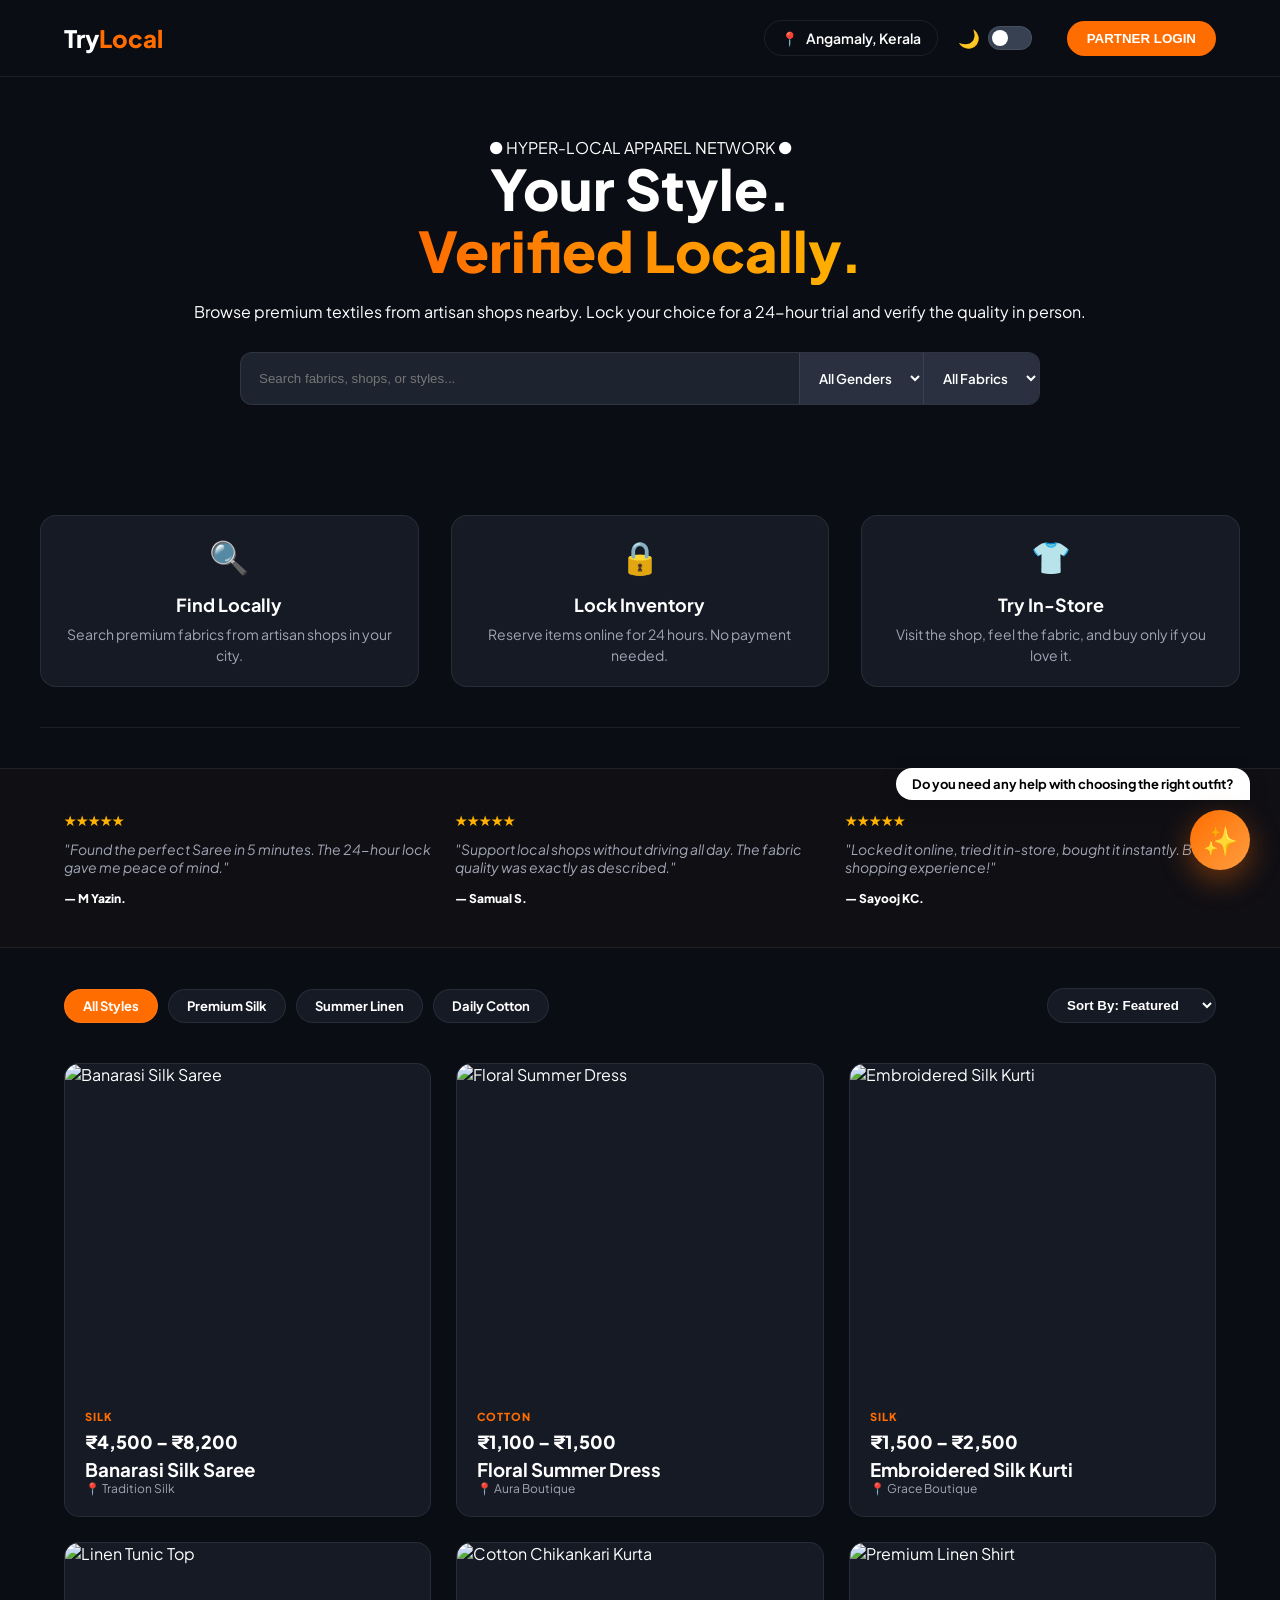
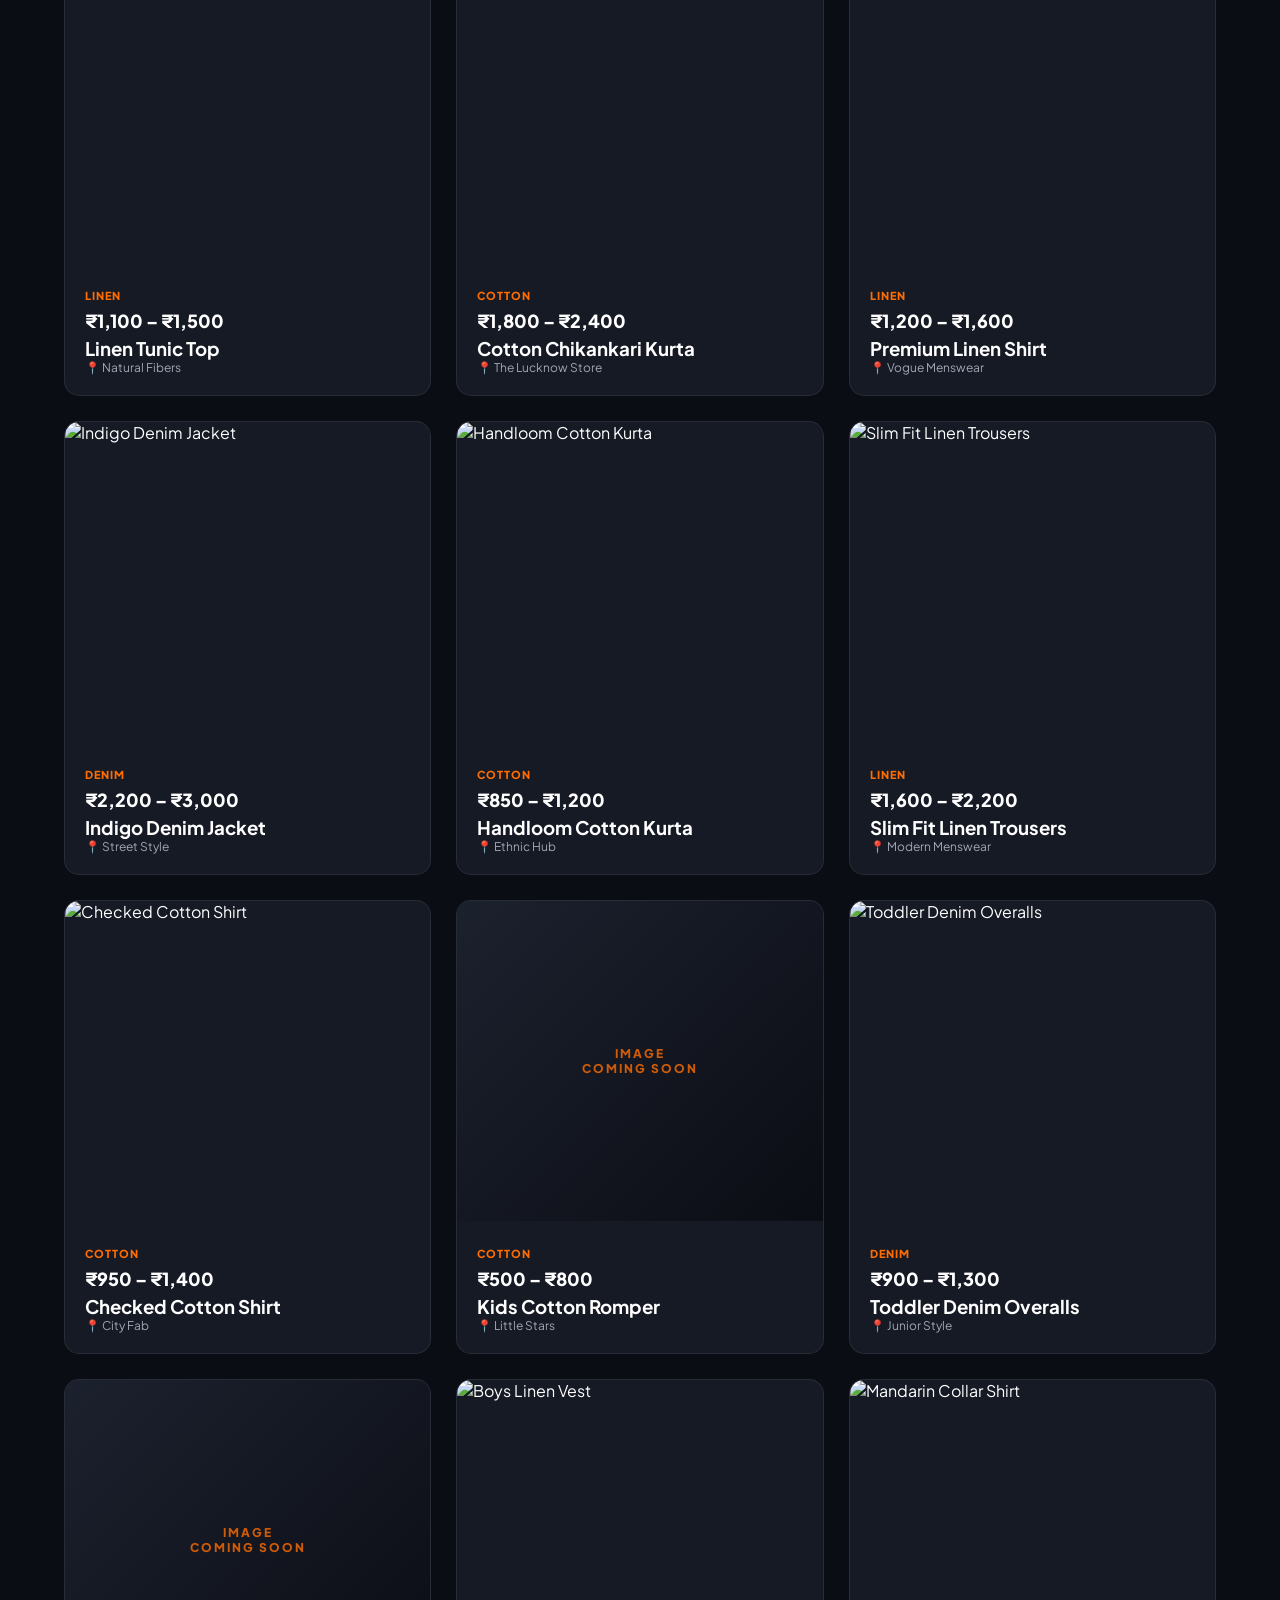
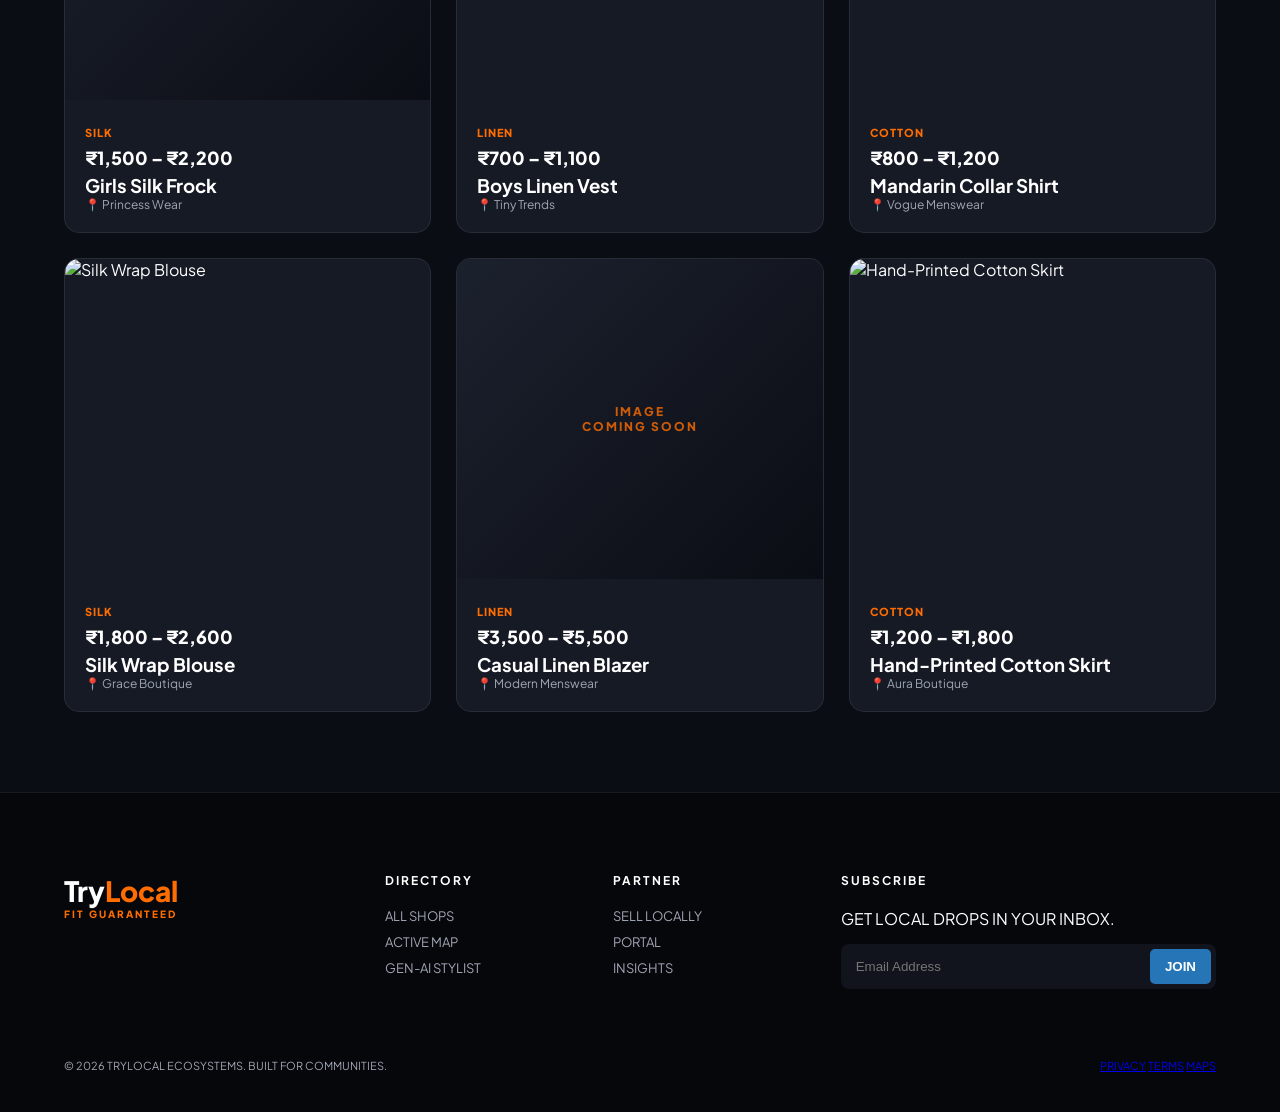
==== index.html @ bfe476f7 "Add files via upload" ====
<!DOCTYPE html>
<html lang="en">

<head>
    <meta charset="UTF-8">
    <meta name="viewport" content="width=device-width, initial-scale=1.0">
    <title>TryLocal | Professional Textile Network</title>
    <link rel="stylesheet" href="style.css">
    <link href="https://fonts.googleapis.com/css2?family=Plus+Jakarta+Sans:wght@400;600;700;800&display=swap"
        rel="stylesheet">
</head>

<body class="dark-theme">


    <header class="main-header">
        <div class="container header-nav">
            <div class="logo" onclick="window.location.reload()">
                <span>Try<span class="orange">Local</span></span>
            </div>
            <nav class="desktop-nav">
                <div class="location-pill">
                    <span class="location-icon">📍</span>
                    <span id="userLocation">Angamaly, Kerala</span>
                </div>
                <div class="theme-switch-wrapper">
                    <span id="theme-icon">🌙</span>
                    <label class="theme-switch">
                        <input type="checkbox" id="themeCheckbox">
                        <div class="slider round"></div>
                    </label>
                </div>
                <button class="join-btn" onclick="openDashboard()">PARTNER LOGIN</button>
            </nav>
        </div>
    </header>


    <section class="hero">
        <div class="container">
            <div class="hero-badge">● HYPER-LOCAL APPAREL NETWORK ●</div>
            <h1>Your Style.<br><span class="gradient-text">Verified Locally.</span></h1>
            <p>Browse premium textiles from artisan shops nearby. Lock your choice for a 24-hour trial and verify the
                quality in person.</p>

            <div class="search-box">
                <input type="text" id="searchInput" placeholder="Search fabrics, shops, or styles...">
                <select id="categoryFilter">
                    <option value="all">All Genders</option>
                    <option value="men">Men</option>
                    <option value="women">Women</option>
                    <option value="kids">Kids</option>
                </select>
                <select id="fabricFilter">
                    <option value="all">All Fabrics</option>
                    <option value="Cotton">Cotton</option>
                    <option value="Silk">Silk</option>
                    <option value="Linen">Linen</option>
                    <option value="Denim">Denim</option>
                </select>
            </div>
        </div>
    </section>

    <div class="container how-it-works">
        <div class="steps-grid">
            <div class="step-card">
                <span class="step-icon">🔍</span>
                <h3 class="step-title">Find Locally</h3>
                <p class="step-desc">Search premium fabrics from artisan shops in your city.</p>
            </div>
            <div class="step-card">
                <span class="step-icon">🔒</span>
                <h3 class="step-title">Lock Inventory</h3>
                <p class="step-desc">Reserve items online for 24 hours. No payment needed.</p>
            </div>
            <div class="step-card">
                <span class="step-icon">👕</span>
                <h3 class="step-title">Try In-Store</h3>
                <p class="step-desc">Visit the shop, feel the fabric, and buy only if you love it.</p>
            </div>
        </div>
    </div>


    <div class="reviews-strip">
        <div class="container reviews-container">
            <div class="review-card">
                <span class="stars">★★★★★</span>
                <p class="review-text">"Found the perfect Saree in 5 minutes. The 24-hour lock gave me peace of mind."
                </p>
                <span class="reviewer">— M Yazin.</span>
            </div>
            <div class="review-card">
                <span class="stars">★★★★★</span>
                <p class="review-text">"Support local shops without driving all day. The fabric quality was exactly as
                    described."</p>
                <span class="reviewer">— Samual S.</span>
            </div>
            <div class="review-card">
                <span class="stars">★★★★★</span>
                <p class="review-text">"Locked it online, tried it in-store, bought it instantly. Best shopping
                    experience!"</p>
                <span class="reviewer">— Sayooj KC.</span>
            </div>
        </div>
    </div>


    <div class="container">
        <div class="filter-controls">
            <div class="quick-tags">
                <span class="tag-chip active" id="chip-all" onclick="setQuickFilter('all')">All Styles</span>
                <span class="tag-chip" id="chip-Silk" onclick="setQuickFilter('Silk')">Premium Silk</span>
                <span class="tag-chip" id="chip-Linen" onclick="setQuickFilter('Linen')">Summer Linen</span>
                <span class="tag-chip" id="chip-Cotton" onclick="setQuickFilter('Cotton')">Daily Cotton</span>
            </div>
            <select id="sortPrice" class="sort-dropdown">
                <option value="none">Sort By: Featured</option>
                <option value="low">Price: Low to High</option>
                <option value="high">Price: High to Low</option>
            </select>
        </div>
    </div>


    <main class="container">
        <div id="productGrid" class="product-grid"></div>
    </main>


    <footer class="site-footer">
        <div class="container footer-grid">
            <div class="footer-brand">
                <div class="footer-logo">
                    <div class="logo-text">
                        <span class="white-text">Try<span class="orange">Local</span></span>
                        <small class="tagline">FIT GUARANTEED</small>
                    </div>
                </div>
            </div>
            <div class="footer-col">
                <h4>DIRECTORY</h4>
                <ul>
                    <li><a href="#" onclick="openShopsModal()">ALL SHOPS</a></li>
                    <li><a href="#">ACTIVE MAP</a></li>
                    <li><a href="#">GEN-AI STYLIST</a></li>
                </ul>
            </div>
            <div class="footer-col">
                <h4>PARTNER</h4>
                <ul>
                    <li><a href="#" onclick="openDashboard()">SELL LOCALLY</a></li>
                    <li><a href="#" onclick="openDashboard()">PORTAL</a></li>
                    <li><a href="#" onclick="openInsightsModal()">INSIGHTS</a></li>
                </ul>
            </div>
            <div class="footer-col subscribe-col">
                <h4>SUBSCRIBE</h4>
                <p>GET LOCAL DROPS IN YOUR INBOX.</p>
                <div class="subscribe-box">
                    <input type="email" placeholder="Email Address">
                    <button class="join-submit">JOIN</button>
                </div>
            </div>
        </div>
        <div class="container footer-bottom">
            <p>© 2026 TRYLOCAL ECOSYSTEMS. BUILT FOR COMMUNITIES.</p>
            <div class="footer-legal">
                <a href="#">PRIVACY</a> <a href="#">TERMS</a> <a href="#">MAPS</a>
            </div>
        </div>
    </footer>


    <div id="dashboardModal" class="modal hidden">
        <div class="modal-content dashboard-content">
            <span class="close-modal" onclick="closeDashboard()">×</span>
            <h2>Tradition Silk House</h2>

            <div class="stats-grid">
                <!-- Injected via JS -->
            </div>

            <div class="recent-section">
                <div class="section-title">
                    <span>LATEST LOCKS (LIVE)</span>
                    <span style="color:var(--primary-orange); cursor:pointer;">View All</span>
                </div>
                <div class="activity-list">
                    <!-- Injected via JS -->
                </div>
            </div>

            <button class="btn-main" style="margin-top: 20px;">+ Add New Inventory Item</button>
        </div>
    </div>


    <!-- SHOPS LIST MODAL -->
    <div id="shopsModal" class="modal hidden">
        <div class="modal-content shops-content">
            <span class="close-modal-left" onclick="closeShopsModal()">×</span>
            <h2>Partner Shops</h2>
            <div id="shopsList" class="shops-list">
                <!-- Injected via JS -->
            </div>
        </div>
    </div>

    <!-- INSIGHTS MODAL -->
    <div id="insightsModal" class="modal hidden">
        <div class="modal-content shops-content"> <!-- Reusing shops-content for generic sizing -->
            <span class="close-modal-left" onclick="closeInsightsModal()">×</span>
            <h2>Local Market Insights</h2>
            <div class="insight-grid">

                <div class="insight-card">
                    <h3>Trending Fabrics (This Week)</h3>
                    <div class="trend-item">
                        <div class="trend-label"><span>Linen</span> <span>+40%</span></div>
                        <div class="trend-bar-bg">
                            <div class="trend-bar-fill" style="width: 85%"></div>
                        </div>
                    </div>
                    <div class="trend-item">
                        <div class="trend-label"><span>Raw Silk</span> <span>+15%</span></div>
                        <div class="trend-bar-bg">
                            <div class="trend-bar-fill" style="width: 55%"></div>
                        </div>
                    </div>
                </div>

                <div class="insight-card">
                    <h3>Price Watch (Avg.)</h3>
                    <div class="insight-stat-row">
                        <span>Cotton Shirt</span>
                        <div style="text-align:right">
                            <b>₹950</b> <br> <span class="trend-down">▼ 5%</span>
                        </div>
                    </div>
                    <div class="insight-stat-row">
                        <span>Silk Saree</span>
                        <div style="text-align:right">
                            <b>₹6,200</b> <br> <span class="trend-up">▲ 12%</span>
                        </div>
                    </div>
                </div>

            </div>
        </div>
    </div>

    <!-- AI STYLIST WIDGET -->
    <div class="ai-fab-container">
        <div class="ai-tooltip">Do you need any help with choosing the right outfit?</div>
        <div class="ai-fab" onclick="toggleChat()">✨</div>
    </div>

    <div id="chatWindow" class="chat-window hidden">
        <div class="chat-header">
            <h3>Quick Filter</h3>
            <span style="cursor:pointer" onclick="toggleChat()">×</span>
        </div>
        <div id="chatBody" class="chat-messages">
            <div class="message bot-msg">
                Hi! I'm your local fashion expert. Tell me what you're looking for! <br><br>
                Try asking: <br>
                <i>"Outfit for a wedding"</i> or <br>
                <i>"Summer linen clothes"</i>
            </div>
        </div>
        <div class="chat-options-area">
            <div class="chat-options-grid">
                <div class="chat-option-btn" onclick="handleOptionClick('Wedding')">💍 Wedding</div>
                <div class="chat-option-btn" onclick="handleOptionClick('Summer')">☀️ Summer</div>
                <div class="chat-option-btn" onclick="handleOptionClick('Office')">💼 Office</div>
                <div class="chat-option-btn" onclick="handleOptionClick('Kids')">👶 Kids</div>
            </div>
        </div>
    </div>

    <script src="script.js"></script>
</body>

</html>
---- style.css ----
:root {
    --primary-orange: #ff6d00;
    --bg: #0b0d14;
    --card: #161a25;
    --text: #ffffff;
    --text-dim: #a0a6b5;
    --border: rgba(255, 255, 255, 0.08);
}


.light-theme {
    --bg: #f8fafc;
    --card: #ffffff;
    --text: #0f172a;
    --text-dim: #64748b;
    --border: rgba(0, 0, 0, 0.1);
}


* {
    box-sizing: border-box;
    margin: 0;
    padding: 0;
}

body {
    font-family: 'Plus Jakarta Sans', sans-serif;
    background: var(--bg);
    color: var(--text);
    transition: 0.3s;
}

.container {
    max-width: 1200px;
    margin: 0 auto;
    padding: 0 24px;
}

.orange {
    color: var(--primary-orange);
}


/* HEADER */
.main-header {
    padding: 20px 0;
    border-bottom: 1px solid var(--border);
    position: sticky;
    top: 0;
    background: var(--bg);
    z-index: 100;
}

.header-nav {
    display: flex;
    justify-content: space-between;
    align-items: center;
}

.logo {
    font-size: 24px;
    font-weight: 800;
    cursor: pointer;
}

.desktop-nav {
    display: flex;
    align-items: center;
    gap: 20px;
}

.join-btn {
    background: var(--primary-orange);
    color: white;
    border: none;
    padding: 10px 20px;
    border-radius: 50px;
    cursor: pointer;
    font-weight: 700;
}


/* THEME SWITCH */
.theme-switch-wrapper {
    display: flex;
    align-items: center;
    margin-right: 15px;
}

.theme-switch {
    display: inline-block;
    height: 24px;
    position: relative;
    width: 44px;
    margin-bottom: 0px;
}

/* Compact size */
.theme-switch input {
    display: none;
}

.slider {
    background-color: #374151;
    bottom: 0;
    cursor: pointer;
    left: 0;
    position: absolute;
    right: 0;
    top: 0;
    transition: .4s;
    border: 1px solid var(--border);
}

.slider:hover {
    border-color: var(--primary-orange);
    box-shadow: 0 0 8px rgba(255, 109, 0, 0.3);
}

.slider:before {
    background-color: #fff;
    bottom: 3px;
    content: "";
    height: 16px;
    left: 3px;
    position: absolute;
    transition: .4s;
    width: 16px;
}

input:checked+.slider {
    background-color: var(--primary-orange);
}

input:checked+.slider:before {
    transform: translateX(20px);
}

.slider.round {
    border-radius: 34px;
}

.slider.round:before {
    border-radius: 50%;
}

#theme-icon {
    margin-right: 8px;
    font-size: 1.1rem;
}


/* HERO & SEARCH */
.hero {
    padding: 60px 0 40px;
    text-align: center;
}

h1 {
    font-size: 3.5rem;
    font-weight: 800;
    line-height: 1.1;
    margin-bottom: 20px;
}

.gradient-text {
    background: linear-gradient(90deg, #ff6d00, #ffb300);
    -webkit-background-clip: text;
    background-clip: text;
    -webkit-text-fill-color: transparent;
}

.search-box {
    background: #1e2330;
    border: 1px solid var(--border);
    border-radius: 12px;
    display: flex;
    max-width: 800px;
    margin: 30px auto;
    overflow: hidden;
}

.search-box input {
    flex: 1;
    padding: 18px;
    background: transparent;
    border: none;
    color: white;
    outline: none;
}


/* DROPDOWN FIX */
.search-box select {
    background: #2a303f;
    color: white;
    border: none;
    border-left: 1px solid var(--border);
    padding: 0 15px;
    cursor: pointer;
    font-family: inherit;
    font-weight: 600;
}

.search-box select option {
    background: #1e2330;
    color: white;
}


/* REVIEWS */
.reviews-strip {
    padding: 40px 0;
    border-top: 1px solid var(--border);
    border-bottom: 1px solid var(--border);
    margin-bottom: 40px;
    background: rgba(255, 109, 0, 0.02);
}

.reviews-container {
    display: flex;
    justify-content: space-between;
    gap: 20px;
    flex-wrap: wrap;
}

.review-card {
    flex: 1;
    min-width: 250px;
}

.stars {
    color: #ffb300;
    font-size: 14px;
}

.review-text {
    font-size: 14px;
    color: var(--text-dim);
    font-style: italic;
    margin: 10px 0;
}

.reviewer {
    font-weight: 800;
    font-size: 12px;
    color: var(--text);
}


/* CONTROLS (Chips & Sort) */
.filter-controls {
    display: flex;
    justify-content: space-between;
    align-items: center;
    margin-bottom: 40px;
    flex-wrap: wrap;
    gap: 20px;
}

.quick-tags {
    display: flex;
    gap: 10px;
    flex-wrap: wrap;
}

.tag-chip {
    padding: 8px 18px;
    background: var(--card);
    border: 1px solid var(--border);
    border-radius: 50px;
    font-size: 13px;
    font-weight: 700;
    cursor: pointer;
    transition: 0.2s;
}

.tag-chip.active {
    background: var(--primary-orange);
    color: white;
}

.sort-dropdown {
    padding: 8px 15px;
    border-radius: 50px;
    background: var(--card);
    color: var(--text);
    border: 1px solid var(--border);
    font-weight: 700;
    outline: none;
    cursor: pointer;
}


/* GRID & CARDS */
.product-grid {
    display: grid;
    grid-template-columns: repeat(auto-fill, minmax(280px, 1fr));
    gap: 25px;
}

.card {
    background: var(--card);
    border-radius: 15px;
    border: 1px solid var(--border);
    overflow: hidden;
    transition: 0.3s;
    cursor: pointer;
}

.card:hover {
    transform: translateY(-5px);
    border-color: var(--primary-orange);
}

.card-img {
    width: 100%;
    height: 320px;
    object-fit: cover;
    display: block;
}


/* THE "COMING SOON" PLACEHOLDER */
.coming-soon-placeholder {
    width: 100%;
    height: 320px;
    background: linear-gradient(135deg, #1c212e 0%, #0b0d14 100%);
    display: flex;
    align-items: center;
    justify-content: center;
    text-align: center;
}

.coming-soon-placeholder span {
    color: var(--primary-orange);
    font-weight: 800;
    text-transform: uppercase;
    font-size: 12px;
    letter-spacing: 2px;
    opacity: 0.8;
}


.card-info {
    padding: 20px;
}

.fabric-tag {
    color: var(--primary-orange);
    font-size: 11px;
    font-weight: 800;
    text-transform: uppercase;
    letter-spacing: 1px;
}

.card-price {
    display: block;
    font-weight: 800;
    font-size: 18px;
    margin: 5px 0;
}


/* MODALS */
.modal {
    position: fixed;
    top: 0;
    left: 0;
    width: 100%;
    height: 100%;
    background: rgba(0, 0, 0, 0.9);
    display: flex;
    align-items: center;
    justify-content: center;
    z-index: 1000;
    padding: 20px;
}

.modal-content {
    background: var(--card);
    border-radius: 20px;
    width: 95%;
    max-width: 800px;
    display: flex;
    overflow: hidden;
    position: relative;
}

.modal-left {
    flex: 1;
    background: #000;
}

.modal-left img {
    width: 100%;
    height: 100%;
    object-fit: cover;
}

.modal-right {
    flex: 1;
    padding: 40px;
    display: flex;
    flex-direction: column;
    justify-content: center;
}

.btn-main {
    background: var(--primary-orange);
    color: white;
    border: none;
    padding: 15px;
    border-radius: 8px;
    font-weight: 800;
    cursor: pointer;
    margin-top: 10px;
    width: 100%;
}

.btn-whatsapp {
    background: #25d366;
    color: white;
    text-decoration: none;
    padding: 15px;
    border-radius: 8px;
    font-weight: 800;
    text-align: center;
    margin-top: 10px;
    display: block;
}

.btn-locate {
    background: transparent;
    color: var(--text);
    border: 2px solid var(--border);
    padding: 15px;
    border-radius: 8px;
    font-weight: 800;
    text-align: center;
    margin-top: 10px;
    text-decoration: none;
    display: block;
    transition: 0.3s;
}

.btn-locate:hover {
    border-color: var(--primary-orange);
    color: var(--primary-orange);
}

.close-modal {
    position: absolute;
    top: 20px;
    right: 20px;
    font-size: 30px;
    cursor: pointer;
    color: white;
    z-index: 10;
}


/* FOOTER */
.site-footer {
    background: #05070a;
    padding: 80px 0 40px;
    border-top: 1px solid var(--border);
    margin-top: 80px;
}

.footer-grid {
    display: grid;
    grid-template-columns: 1.5fr 1fr 1fr 2fr;
    gap: 40px;
    padding-bottom: 40px;
}

.white-text {
    font-size: 28px;
    font-weight: 800;
    color: #fff;
}

.tagline {
    color: var(--primary-orange);
    font-size: 10px;
    font-weight: 800;
    letter-spacing: 2px;
    display: block;
}

.footer-col h4 {
    font-size: 12px;
    color: #fff;
    margin-bottom: 20px;
    letter-spacing: 2px;
}

.footer-col ul {
    list-style: none;
}

.footer-col a {
    color: var(--text-dim);
    text-decoration: none;
    font-size: 13px;
    display: block;
    margin-bottom: 10px;
}

.subscribe-box {
    display: flex;
    background: #11141d;
    border-radius: 8px;
    padding: 5px;
    margin-top: 15px;
}

.subscribe-box input {
    background: transparent;
    border: none;
    color: #fff;
    padding: 10px;
    flex: 1;
    outline: none;
}

.join-submit {
    background: #2575b7;
    color: white;
    border: none;
    padding: 0 15px;
    border-radius: 5px;
    font-weight: 800;
    cursor: pointer;
}

.footer-bottom {
    padding-top: 30px;
    display: flex;
    justify-content: space-between;
    font-size: 11px;
    color: var(--text-dim);
}


.hidden {
    display: none;
}


@media (max-width: 768px) {
    .modal-content {
        flex-direction: column;
    }

    h1 {
        font-size: 2.5rem;
    }

    .footer-grid {
        grid-template-columns: 1fr;
    }
}

/* --- LOCATION PILL --- */
.location-pill {
    display: flex;
    align-items: center;
    gap: 8px;
    background: var(--surface);
    padding: 8px 16px;
    border-radius: 50px;
    border: 1px solid var(--border);
    margin-right: auto;
    margin-left: 24px;
    font-size: 14px;
    font-weight: 600;
    cursor: pointer;
    transition: all 0.2s ease;
}

.location-pill:hover {
    border-color: var(--primary-orange);
    color: var(--primary-orange);
    transform: translateY(-1px);
}

.location-icon {
    color: var(--primary-orange);
}

/* --- HOW IT WORKS SECTION --- */
.how-it-works {
    padding: 40px 0;
    border-bottom: 1px solid var(--border);
    margin-bottom: 40px;
}

.steps-grid {
    display: grid;
    grid-template-columns: repeat(3, 1fr);
    gap: 32px;
    text-align: center;
}

.step-card {
    padding: 20px;
    background: var(--card);
    /* Fixed variable name from surface-card to card */
    border-radius: 16px;
    border: 1px solid var(--border);
    transition: transform 0.2s;
}

.step-card:hover {
    transform: translateY(-4px);
    border-color: var(--primary-orange);
}

.step-icon {
    font-size: 32px;
    margin-bottom: 16px;
    display: block;
}

.step-title {
    font-size: 18px;
    font-weight: 700;
    margin-bottom: 8px;
    color: var(--text);
    /* Fixed variable name */
}

.step-desc {
    font-size: 14px;
    color: var(--text-dim);
    line-height: 1.5;
}

@media (max-width: 768px) {
    .steps-grid {
        grid-template-columns: 1fr;
    }

    .location-pill {
        display: none;
    }
}

/* --- DASHBOARD STYLES --- */
.dashboard-content {
    max-width: 600px;
    flex-direction: column;
    padding: 30px;
}

.stats-grid {
    display: grid;
    grid-template-columns: repeat(3, 1fr);
    gap: 15px;
    margin: 20px 0;
}

.stat-card {
    background: var(--bg);
    padding: 15px;
    border-radius: 12px;
    border: 1px solid var(--border);
    text-align: center;
}

.stat-card h3 {
    font-size: 24px;
    color: var(--primary-orange);
    margin-bottom: 5px;
}

.stat-card p {
    font-size: 12px;
    color: var(--text-dim);
    text-transform: uppercase;
    font-weight: 700;
}

.recent-section {
    margin-top: 20px;
    text-align: left;
}

.section-title {
    font-size: 14px;
    font-weight: 700;
    margin-bottom: 15px;
    color: var(--text);
    display: flex;
    justify-content: space-between;
    align-items: center;
}

.activity-list {
    max-height: 200px;
    overflow-y: auto;
    display: flex;
    flex-direction: column;
    gap: 10px;
}

.activity-item {
    display: flex;
    align-items: center;
    gap: 12px;
    padding: 12px;
    background: var(--bg);
    border-radius: 8px;
    border: 1px solid var(--border);
}

.activity-icon {
    background: rgba(255, 109, 0, 0.1);
    color: var(--primary-orange);
    width: 32px;
    height: 32px;
    border-radius: 50%;
    display: flex;
    align-items: center;
    justify-content: center;
    font-size: 14px;
}

.activity-details {
    flex: 1;
}

.activity-text {
    font-size: 13px;
    color: var(--text);
    margin-bottom: 2px;
}

.activity-time {
    font-size: 11px;
    color: var(--text-dim);
}

.status-badge {
    font-size: 10px;
    padding: 4px 8px;
    border-radius: 4px;
    background: #25d36620;
    color: #25d366;
    font-weight: 700;
}

/* --- AI STYLIST --- */
.ai-fab-container {
    position: fixed;
    bottom: 30px;
    right: 30px;
    z-index: 2000;
    display: flex;
    flex-direction: column;
    align-items: flex-end;
    transition: transform 0.4s cubic-bezier(0.4, 0, 0.2, 1), opacity 0.4s;
}

.ai-fab-container.scroll-hidden {
    transform: translateY(100px);
    opacity: 0;
    pointer-events: none;
}

.ai-tooltip {
    background: white;
    color: black;
    padding: 8px 16px;
    border-radius: 20px 20px 0 20px;
    font-size: 13px;
    font-weight: 700;
    margin-bottom: 10px;
    box-shadow: 0 5px 20px rgba(0, 0, 0, 0.2);
    animation: fadeUp 0.5s ease 1s backwards;
}

.ai-fab {
    width: 60px;
    height: 60px;
    background: linear-gradient(135deg, #ff6d00, #ff9e40);
    border-radius: 50%;
    display: flex;
    align-items: center;
    justify-content: center;
    font-size: 28px;
    color: white;
    cursor: pointer;
    box-shadow: 0 10px 30px rgba(255, 109, 0, 0.4);
    transition: transform 0.3s cubic-bezier(0.175, 0.885, 0.32, 1.275);
}

.ai-fab:hover {
    transform: scale(1.1);
}

/* Chat Window */
.chat-window {
    position: fixed;
    bottom: 100px;
    right: 30px;
    width: 350px;
    height: 500px;
    background: var(--card);
    border: 1px solid var(--border);
    border-radius: 20px;
    box-shadow: 0 20px 50px rgba(0, 0, 0, 0.3);
    z-index: 2000;
    display: flex;
    flex-direction: column;
    overflow: hidden;
    transform-origin: bottom right;
    transition: 0.3s cubic-bezier(0.4, 0, 0.2, 1);
}

.chat-window.hidden {
    opacity: 0;
    transform: scale(0.9) translateY(20px);
    pointer-events: none;
}

.chat-header {
    background: linear-gradient(90deg, #ff6d00, #ff9e40);
    padding: 20px;
    color: white;
    display: flex;
    justify-content: space-between;
    align-items: center;
}

.chat-header h3 {
    font-size: 16px;
    margin: 0;
    font-weight: 800;
}

.chat-messages {
    flex: 1;
    padding: 20px;
    overflow-y: auto;
    display: flex;
    flex-direction: column;
    gap: 15px;
}

.message {
    max-width: 80%;
    padding: 12px 16px;
    border-radius: 12px;
    font-size: 13px;
    line-height: 1.5;
}

.bot-msg {
    background: var(--bg);
    border: 1px solid var(--border);
    color: var(--text);
    align-self: flex-start;
    border-top-left-radius: 2px;
}

.user-msg {
    background: var(--primary-orange);
    color: white;
    align-self: flex-end;
    border-bottom-right-radius: 2px;
}

.chat-input-area {
    padding: 15px;
    border-top: 1px solid var(--border);
    display: flex;
    gap: 10px;
}

.chat-input-area input {
    flex: 1;
    background: var(--bg);
    border: 1px solid var(--border);
    padding: 12px;
    border-radius: 50px;
    color: var(--text);
    outline: none;
}

.chat-send {
    background: var(--text);
    color: var(--bg);
    border: none;
    width: 40px;
    height: 40px;
    border-radius: 50%;
    cursor: pointer;
    font-weight: 800;
}

/* Chat Product Card */
.chat-product {
    background: var(--bg);
    border: 1px solid var(--border);
    border-radius: 10px;
    padding: 10px;
    margin-top: 10px;
    cursor: pointer;
}

.chat-product img {
    width: 100%;
    height: 120px;
    object-fit: cover;
    border-radius: 8px;
    margin-bottom: 8px;
}

.chat-product h4 {
    font-size: 12px;
    margin: 0 0 5px 0;
}

.chat-product span {
    color: var(--primary-orange);
    font-weight: 800;
    font-size: 12px;
}

@keyframes fadeUp {
    from {
        opacity: 0;
        transform: translateY(10px);
    }

    to {
        opacity: 1;
        transform: translateY(0);
    }
}

/* --- SHOPS MODAL --- */
.shops-content {
    max-width: 500px;
    flex-direction: column;
    padding: 30px;
}

.close-modal-left {
    position: absolute;
    top: 20px;
    right: 20px;
    /* Moved to right */
    font-size: 30px;
    cursor: pointer;
    color: white;
    z-index: 10;
    line-height: 1;
}

.shops-list {
    margin-top: 20px;
    max-height: 400px;
    overflow-y: auto;
    display: flex;
    flex-direction: column;
    gap: 15px;
}

.shop-item {
    background: var(--bg);
    border: 1px solid var(--border);
    border-radius: 12px;
    padding: 15px;
    display: flex;
    align-items: center;
    gap: 15px;
    transition: 0.2s;
}

.shop-item:hover {
    border-color: var(--primary-orange);
    transform: translateX(5px);
}

.shop-icon {
    width: 40px;
    height: 40px;
    background: rgba(255, 109, 0, 0.1);
    color: var(--primary-orange);
    border-radius: 50%;
    display: flex;
    align-items: center;
    justify-content: center;
    font-size: 18px;
}

.shop-details h4 {
    color: var(--text);
    font-size: 14px;
    margin-bottom: 4px;
}

.shop-details p {
    color: var(--text-dim);
    font-size: 12px;
}

.shop-phone {
    font-weight: 700;
    color: var(--primary-orange);
    font-size: 11px;
    margin-top: 4px;
    display: block;
    text-decoration: none;
}

/* --- INSIGHTS MODAL --- */
.insight-grid {
    display: grid;
    gap: 20px;
    margin-top: 20px;
}

.insight-card {
    background: var(--bg);
    border: 1px solid var(--border);
    border-radius: 12px;
    padding: 20px;
}

.insight-card h3 {
    font-size: 14px;
    color: var(--text-dim);
    margin-bottom: 15px;
    text-transform: uppercase;
    letter-spacing: 1px;
}

/* Trend Bars */
.trend-item {
    margin-bottom: 12px;
}

.trend-label {
    display: flex;
    justify-content: space-between;
    font-size: 13px;
    margin-bottom: 6px;
    font-weight: 600;
}

.trend-bar-bg {
    height: 6px;
    background: rgba(255, 255, 255, 0.1);
    border-radius: 10px;
    overflow: hidden;
}

.trend-bar-fill {
    height: 100%;
    background: var(--primary-orange);
    border-radius: 10px;
}

/* Stat Row */
.insight-stat-row {
    display: flex;
    justify-content: space-between;
    align-items: center;
    padding: 10px 0;
    border-bottom: 1px solid var(--border);
}

.insight-stat-row:last-child {
    border-bottom: none;
}

.trend-up {
    color: #25d366;
    font-size: 12px;
    font-weight: 700;
}

.trend-down {
    color: #fe4646;
    font-size: 12px;
    font-weight: 700;
}

/* --- CHAT SELECTION UI --- */
.chat-options-area {
    padding: 15px;
    border-top: 1px solid var(--border);
    background: var(--card);
}

.chat-options-grid {
    display: grid;
    grid-template-columns: 1fr 1fr;
    gap: 10px;
}

.chat-option-btn {
    background: var(--bg);
    border: 1px solid var(--border);
    color: var(--text);
    padding: 12px;
    border-radius: 8px;
    cursor: pointer;
    font-size: 12px;
    font-weight: 600;
    text-align: center;
    transition: 0.2s;
}

.chat-option-btn:hover {
    background: rgba(255, 109, 0, 0.1);
    border-color: var(--primary-orange);
    color: var(--primary-orange);
}

.restart-btn {
    width: 100%;
    margin-top: 10px;
    background: var(--bg);
    border: 1px solid var(--border);
    color: var(--text-dim);
    padding: 8px;
    border-radius: 5px;
    cursor: pointer;
    font-size: 11px;
}

.restart-btn:hover {
    color: var(--text);
    border-color: var(--text);
}
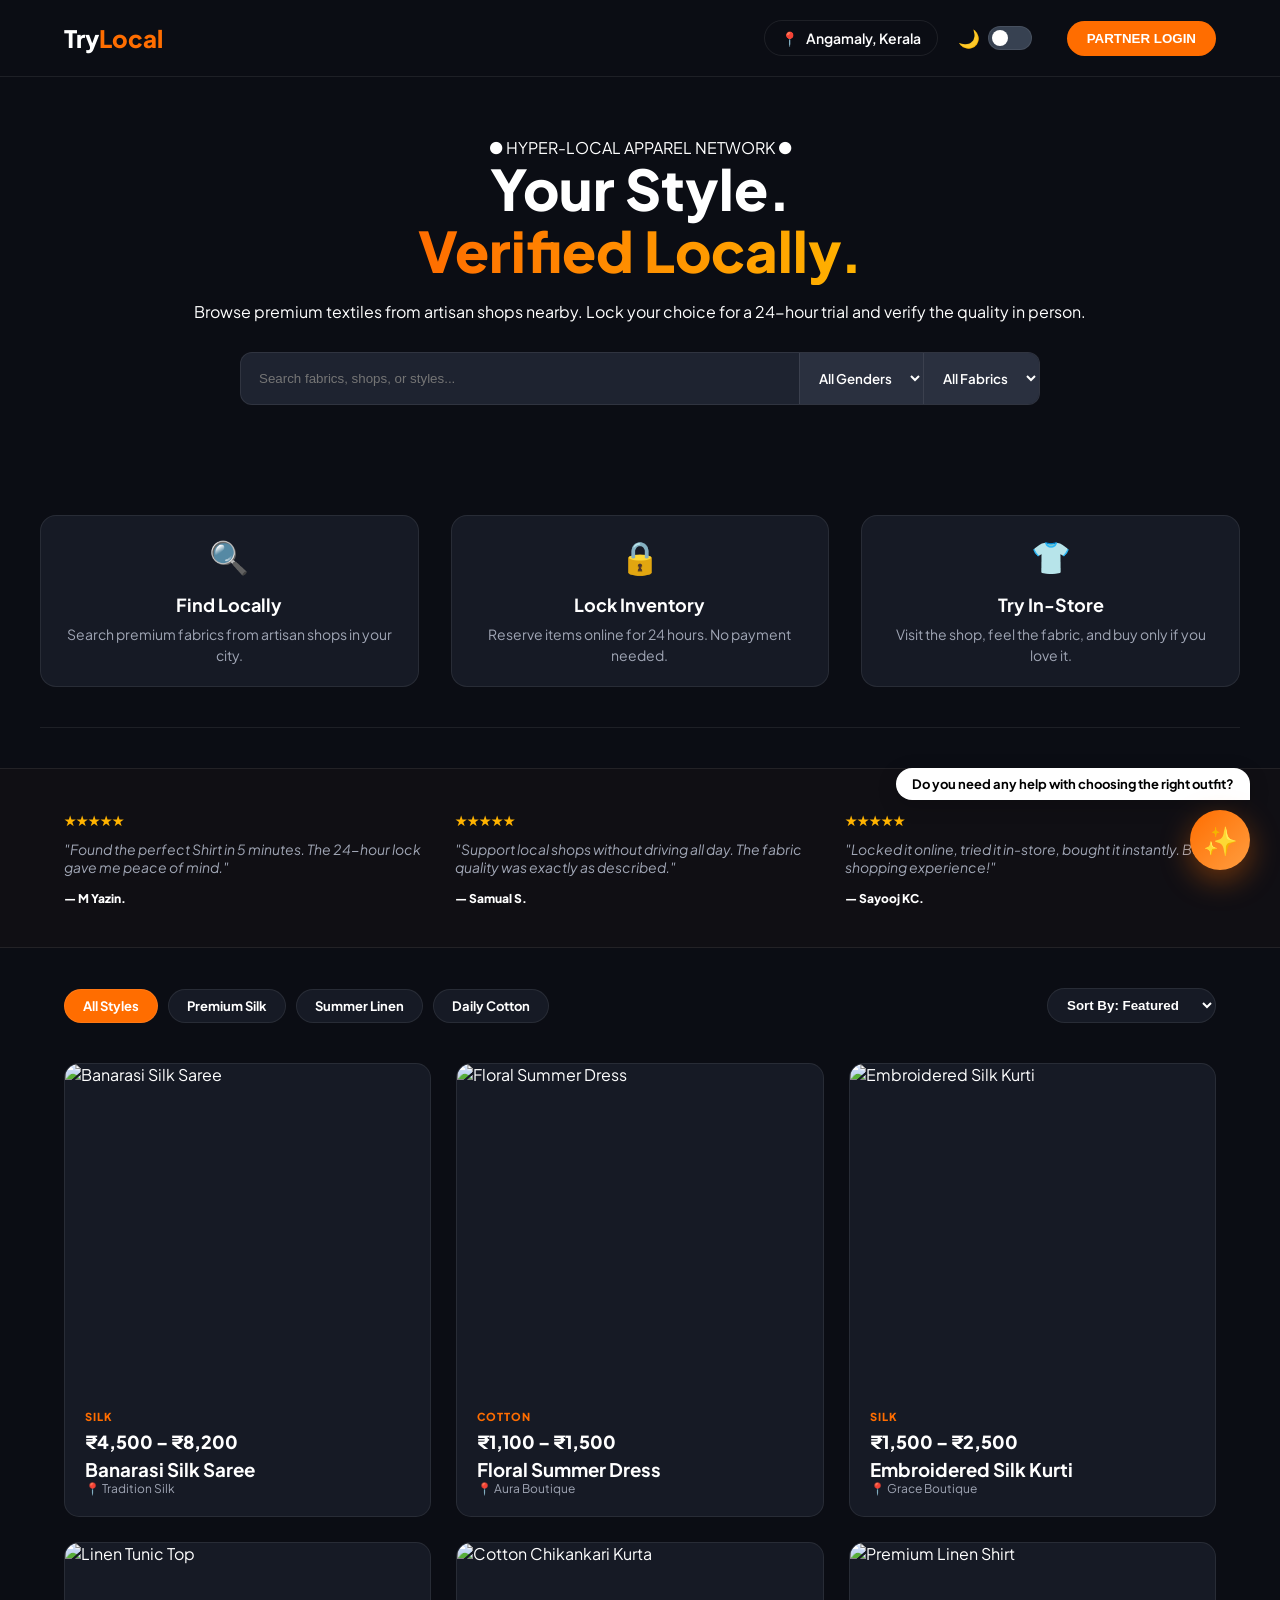
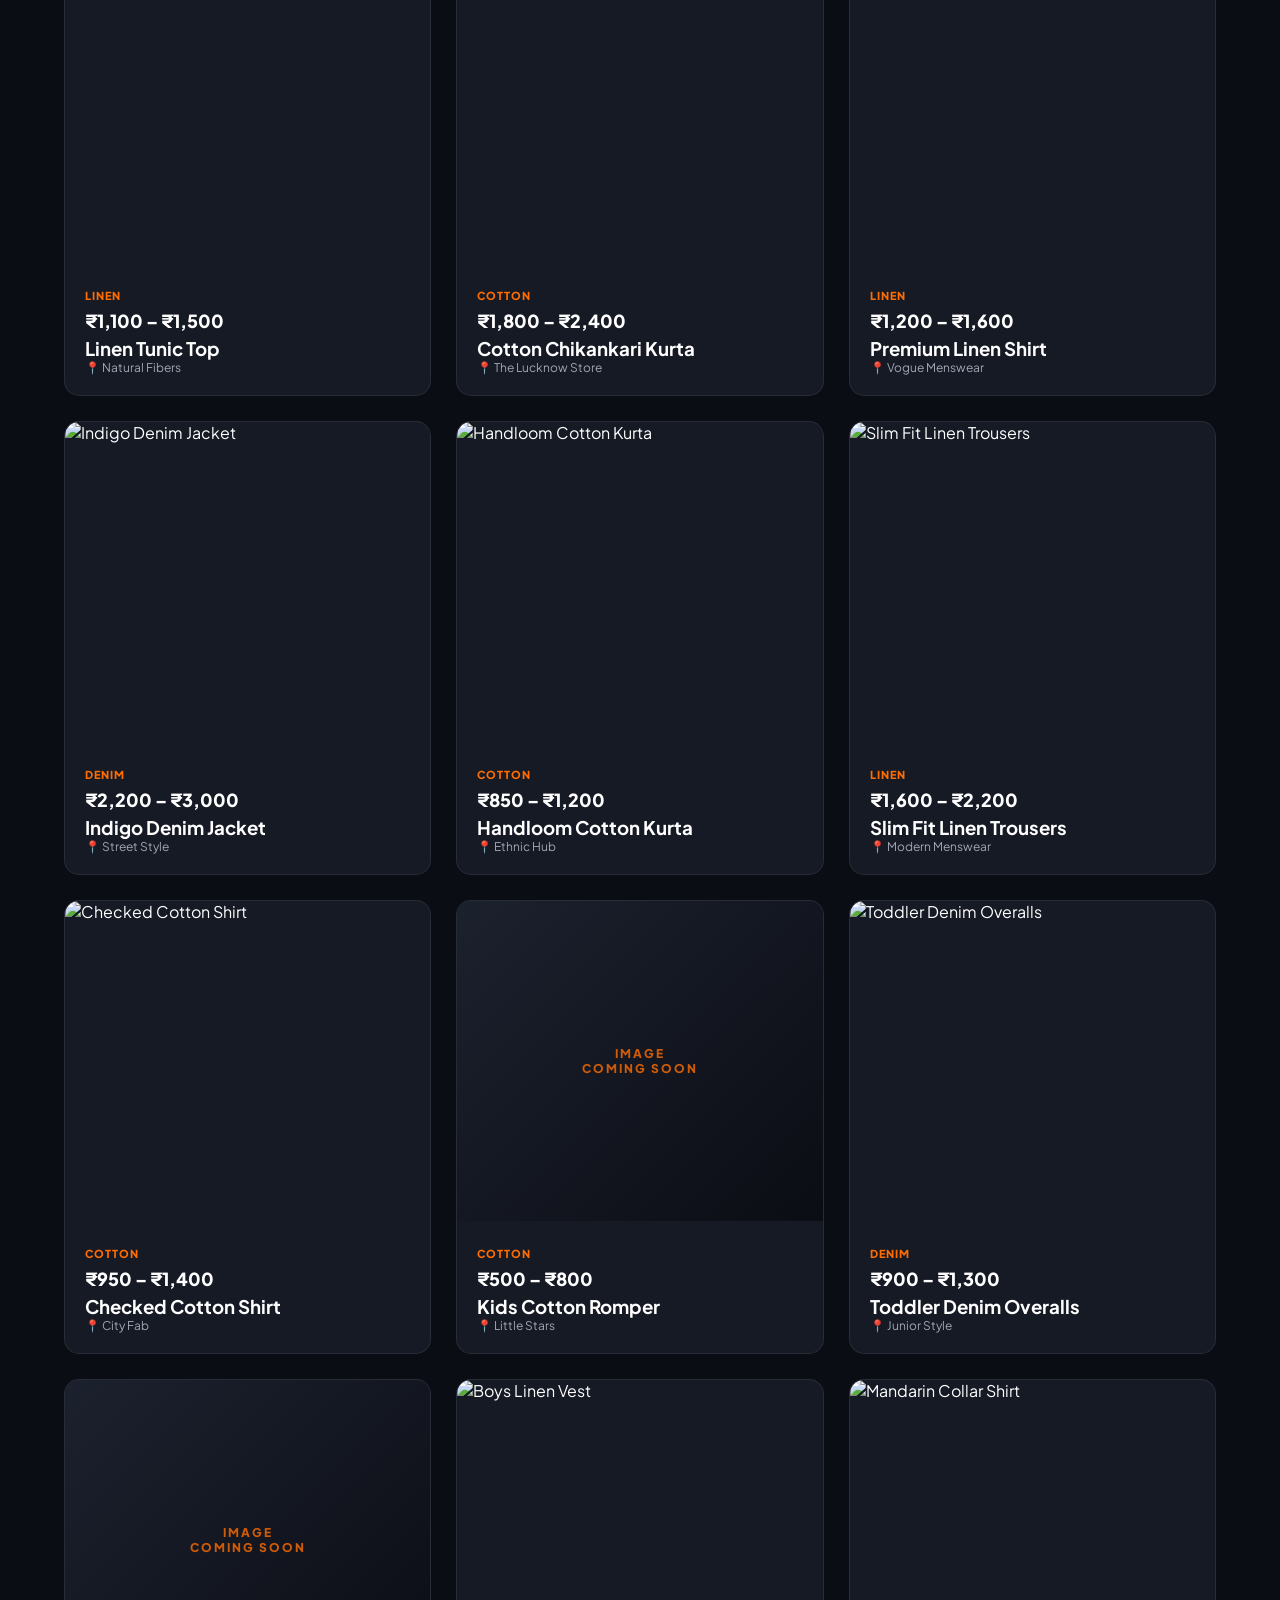
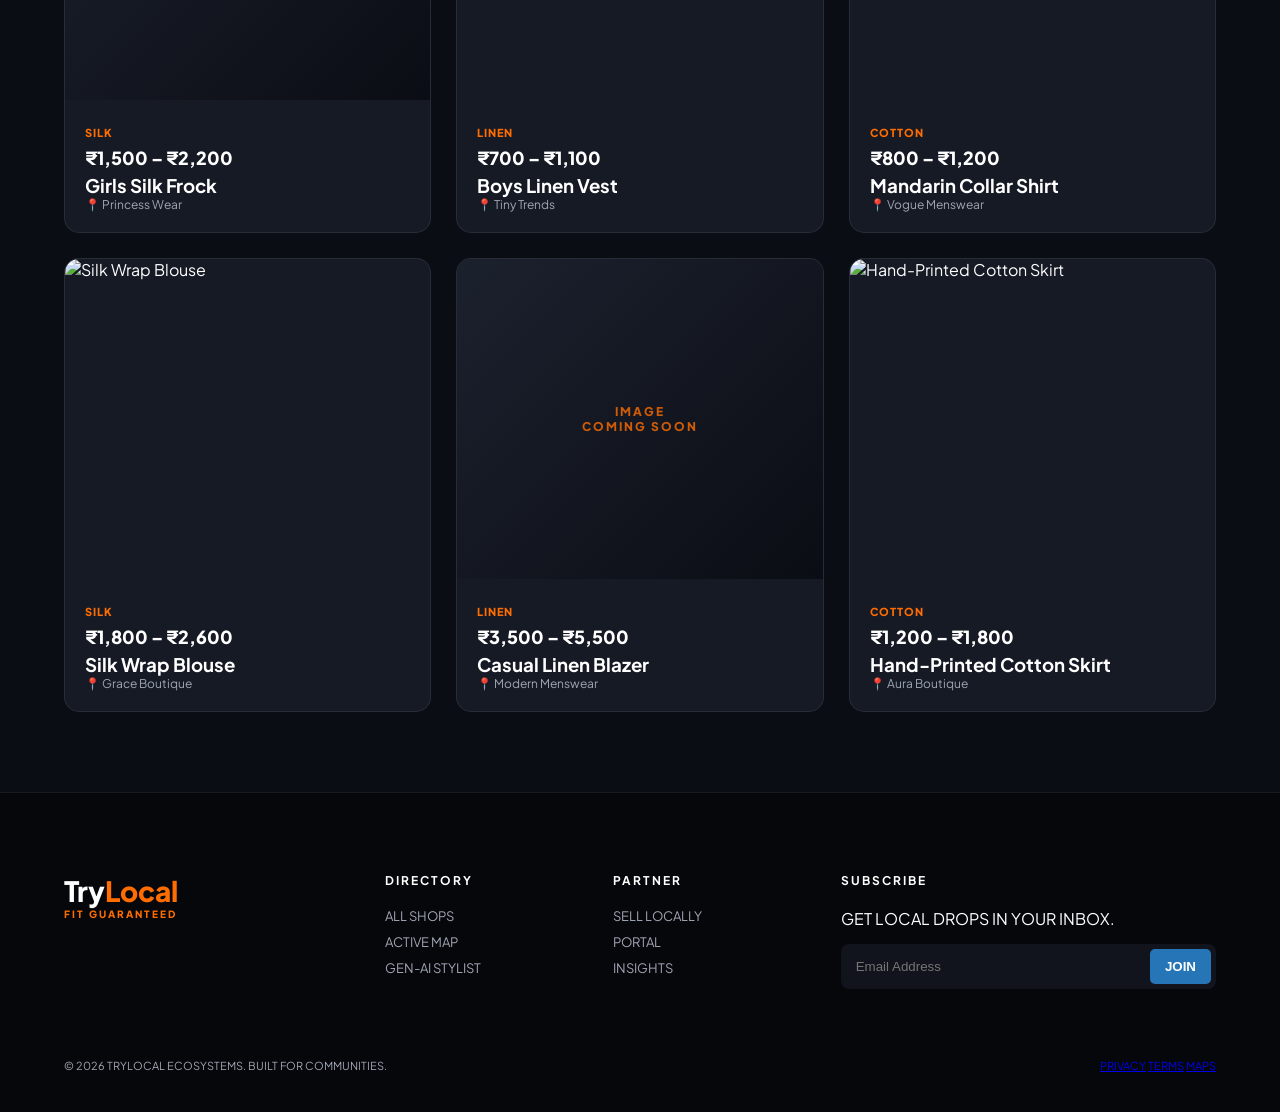
==== commit 47bb3df0: "Update index.html" ====
--- a/index.html
+++ b/index.html
@@ -87,7 +87,7 @@
         <div class="container reviews-container">
             <div class="review-card">
                 <span class="stars">★★★★★</span>
-                <p class="review-text">"Found the perfect Saree in 5 minutes. The 24-hour lock gave me peace of mind."
+                <p class="review-text">"Found the perfect Shirt in 5 minutes. The 24-hour lock gave me peace of mind."
                 </p>
                 <span class="reviewer">— M Yazin.</span>
             </div>
@@ -283,4 +283,5 @@
     <script src="script.js"></script>
 </body>
 
-</html>+
+</html>
